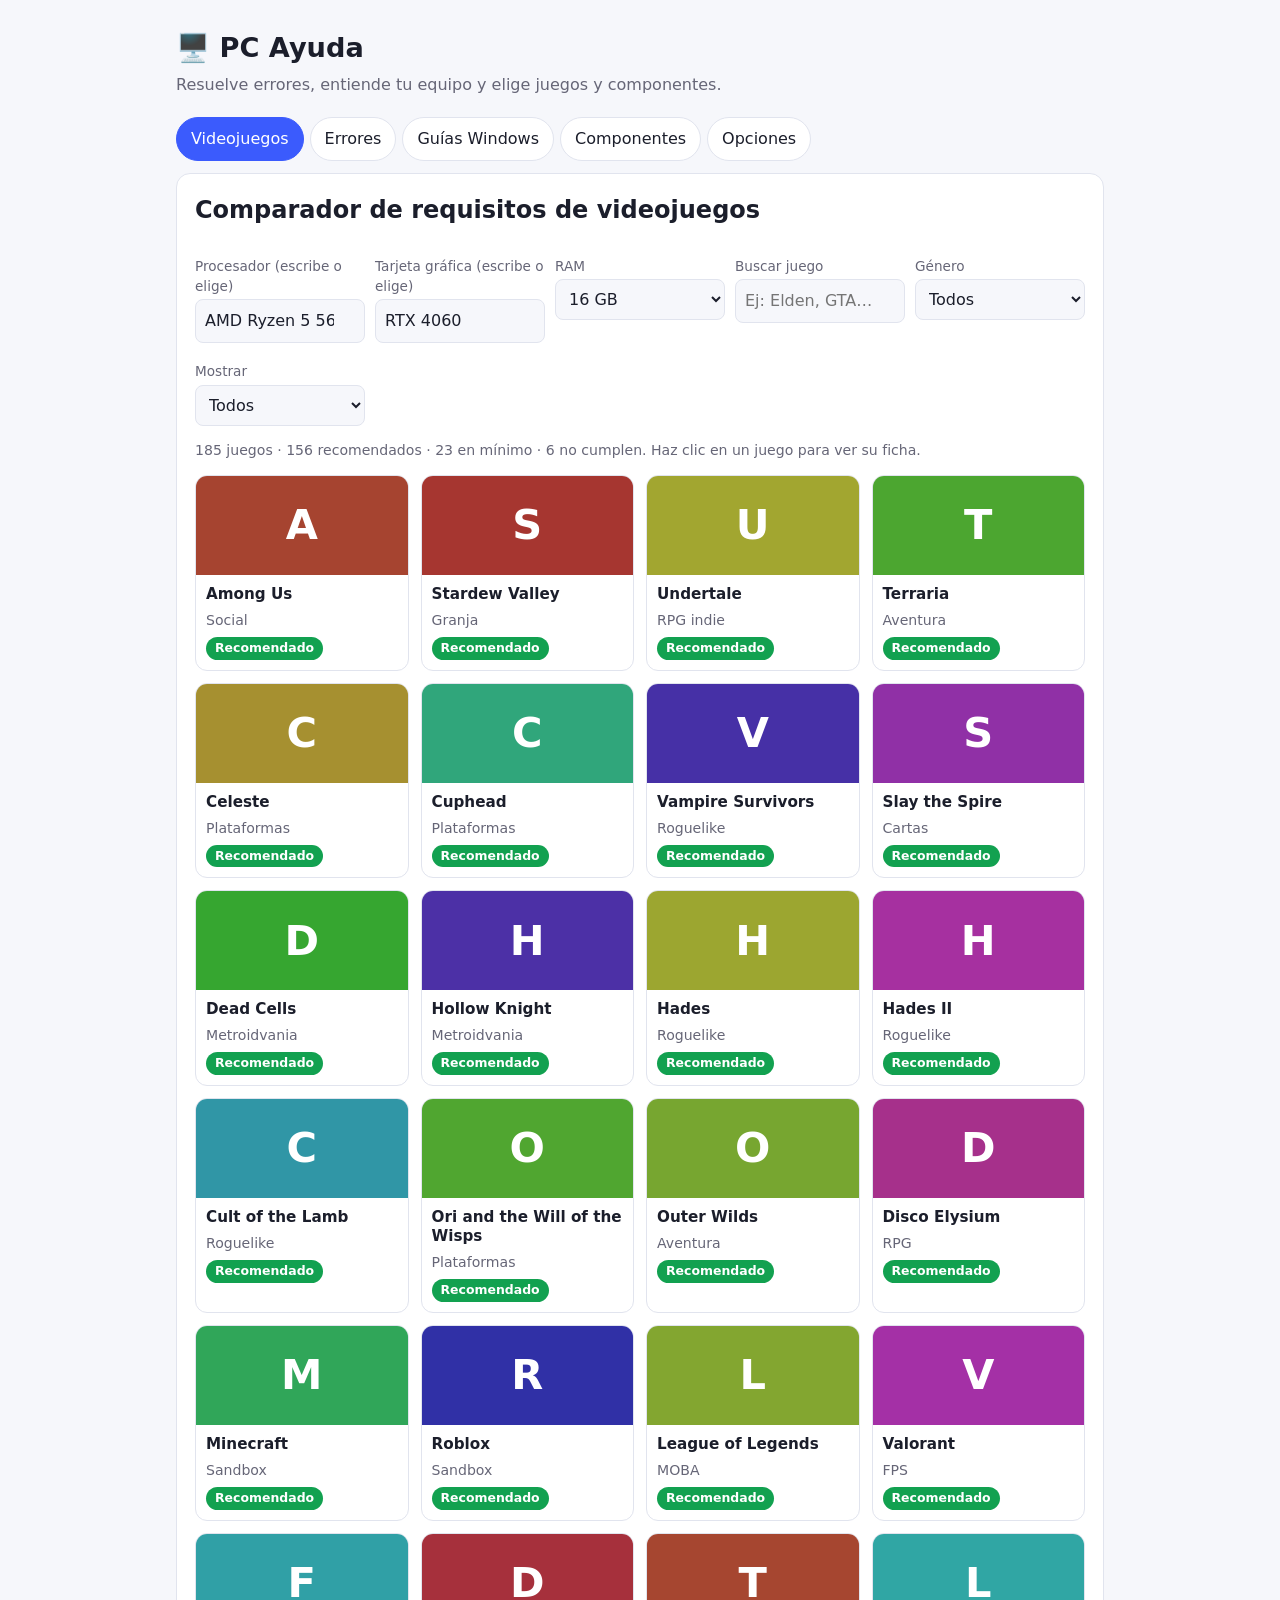
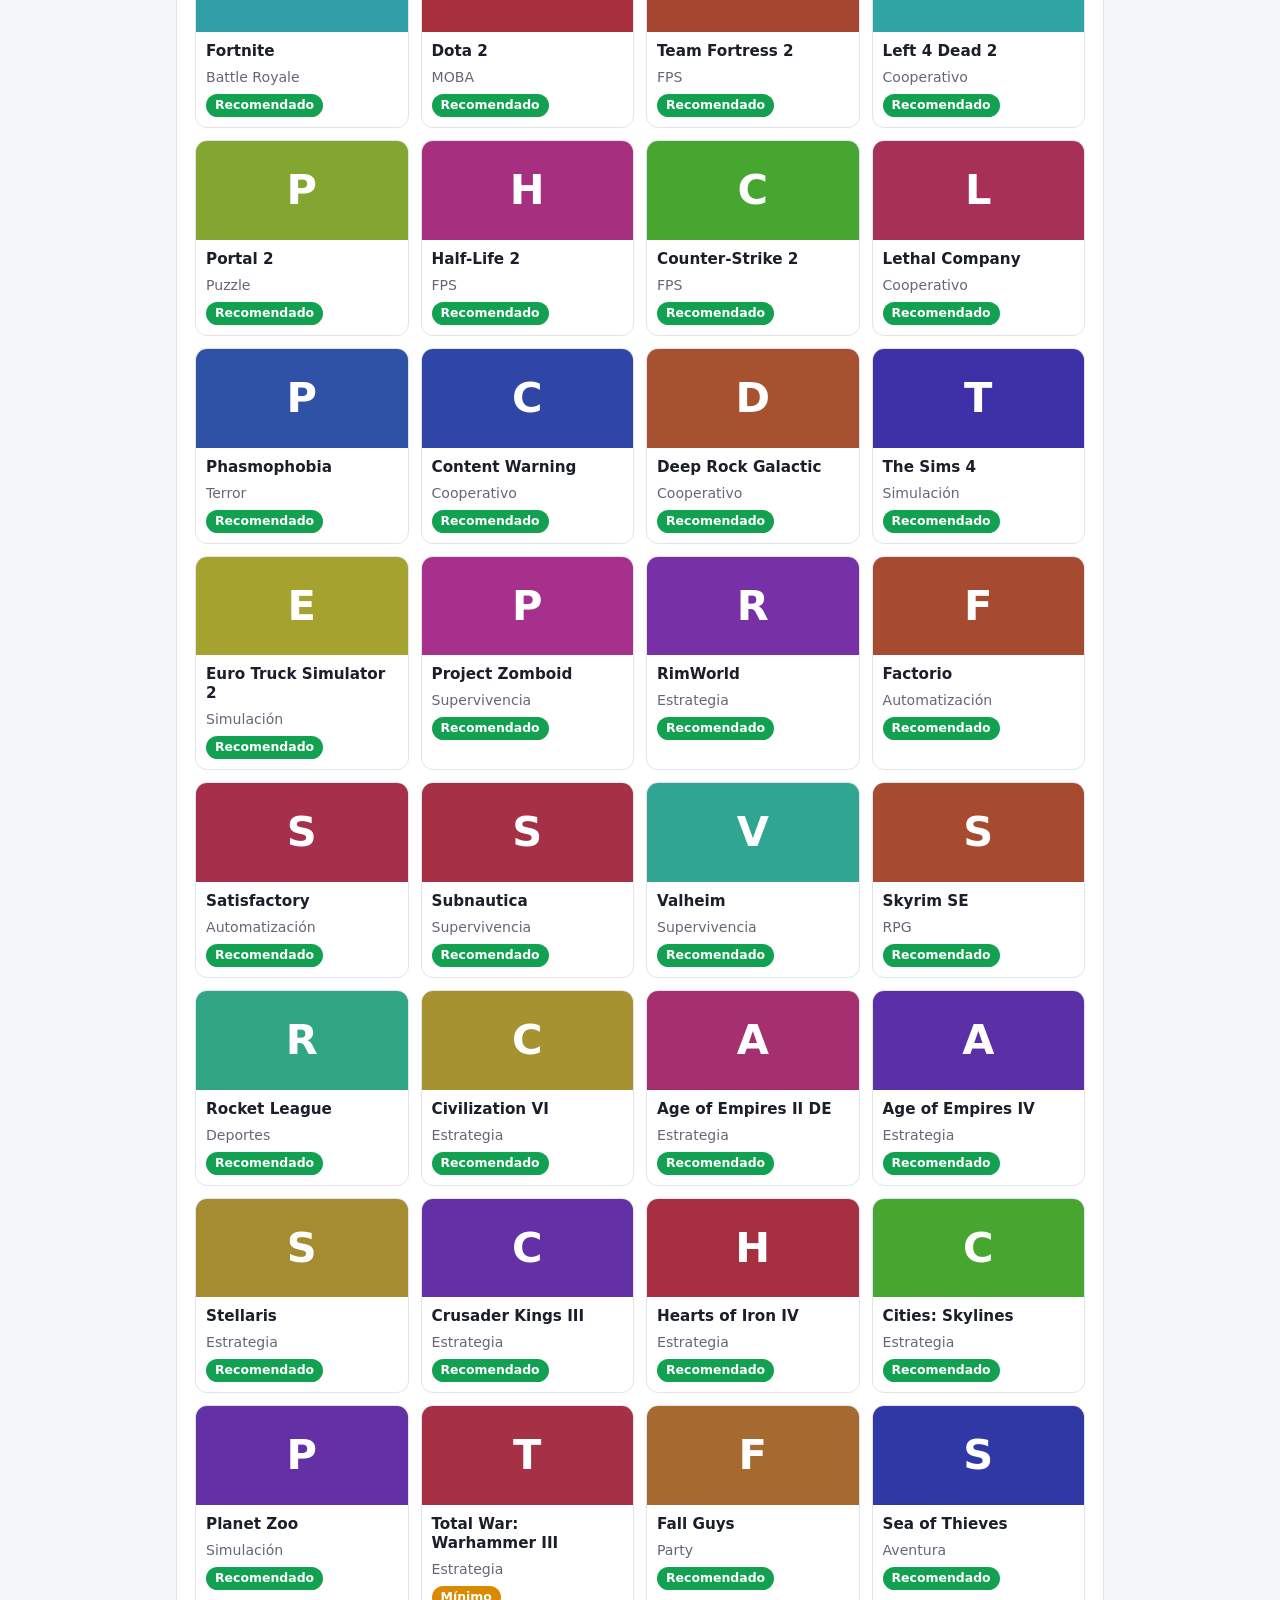
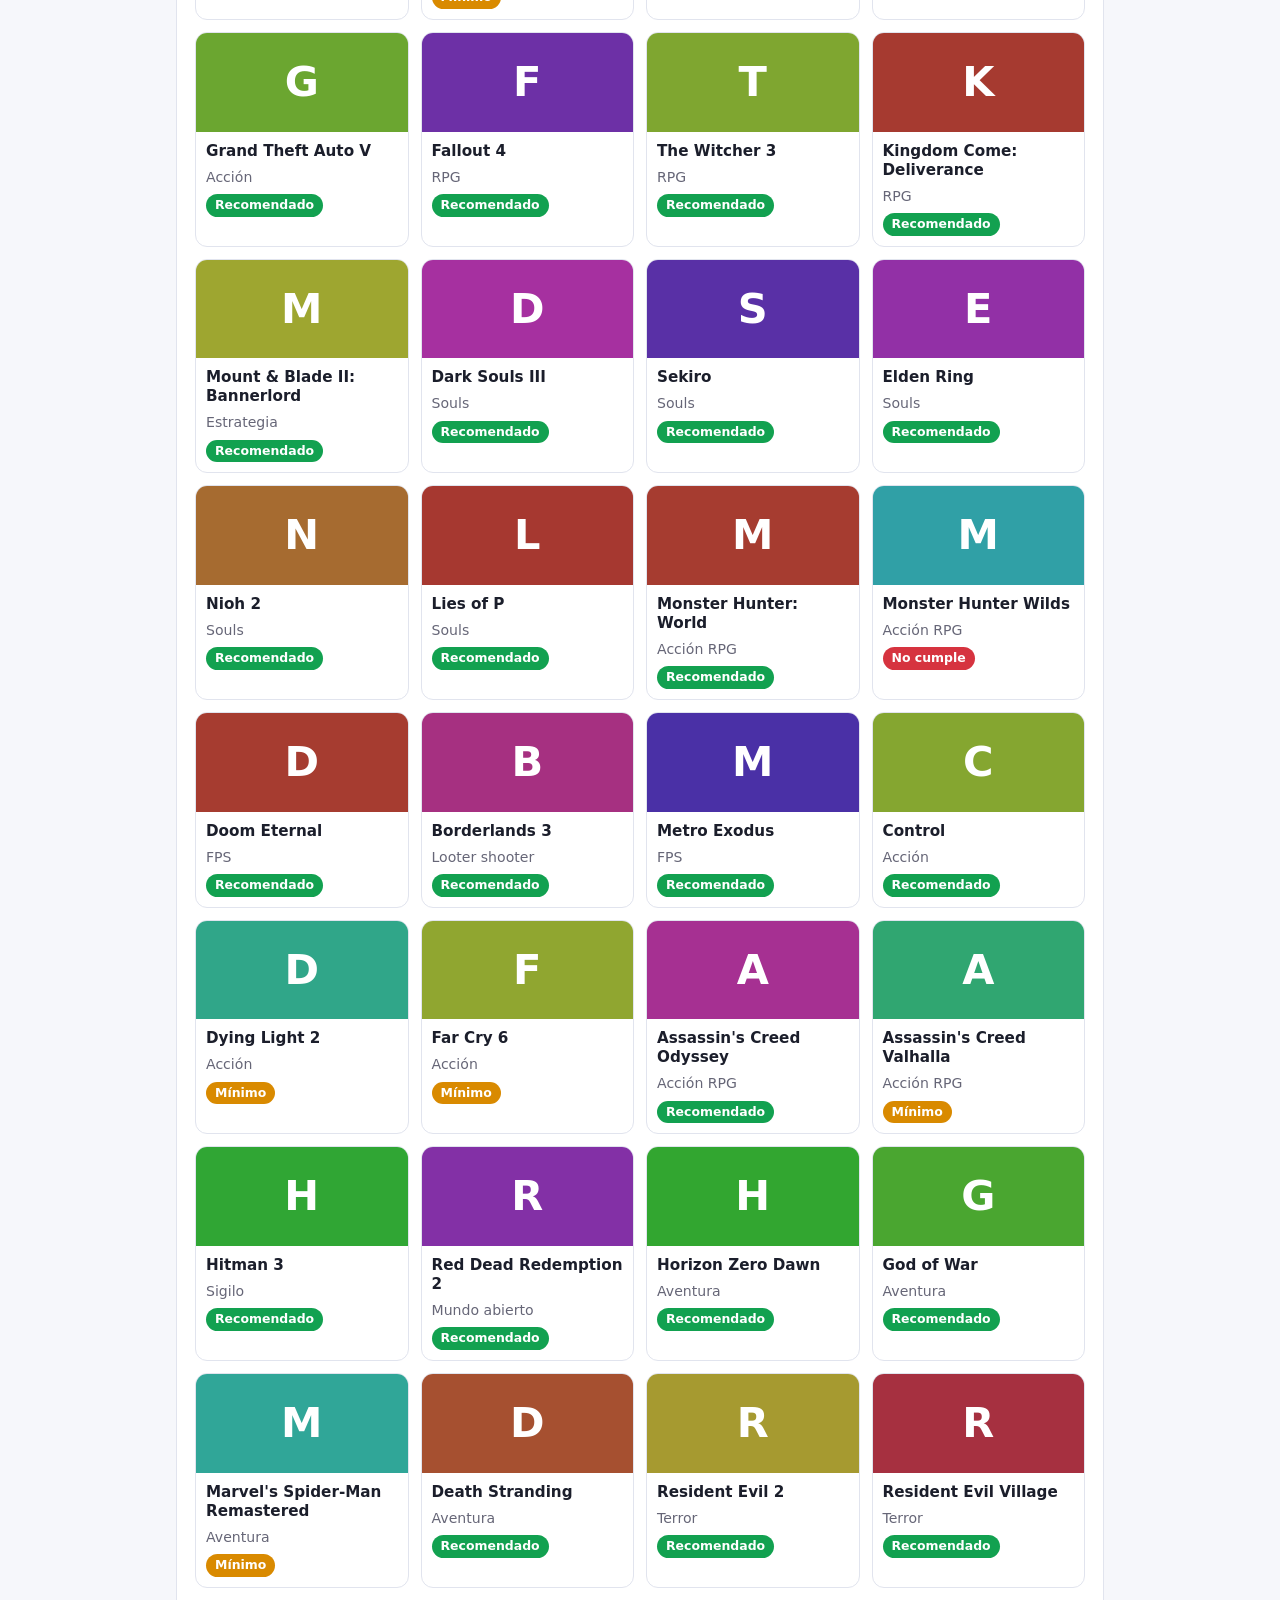
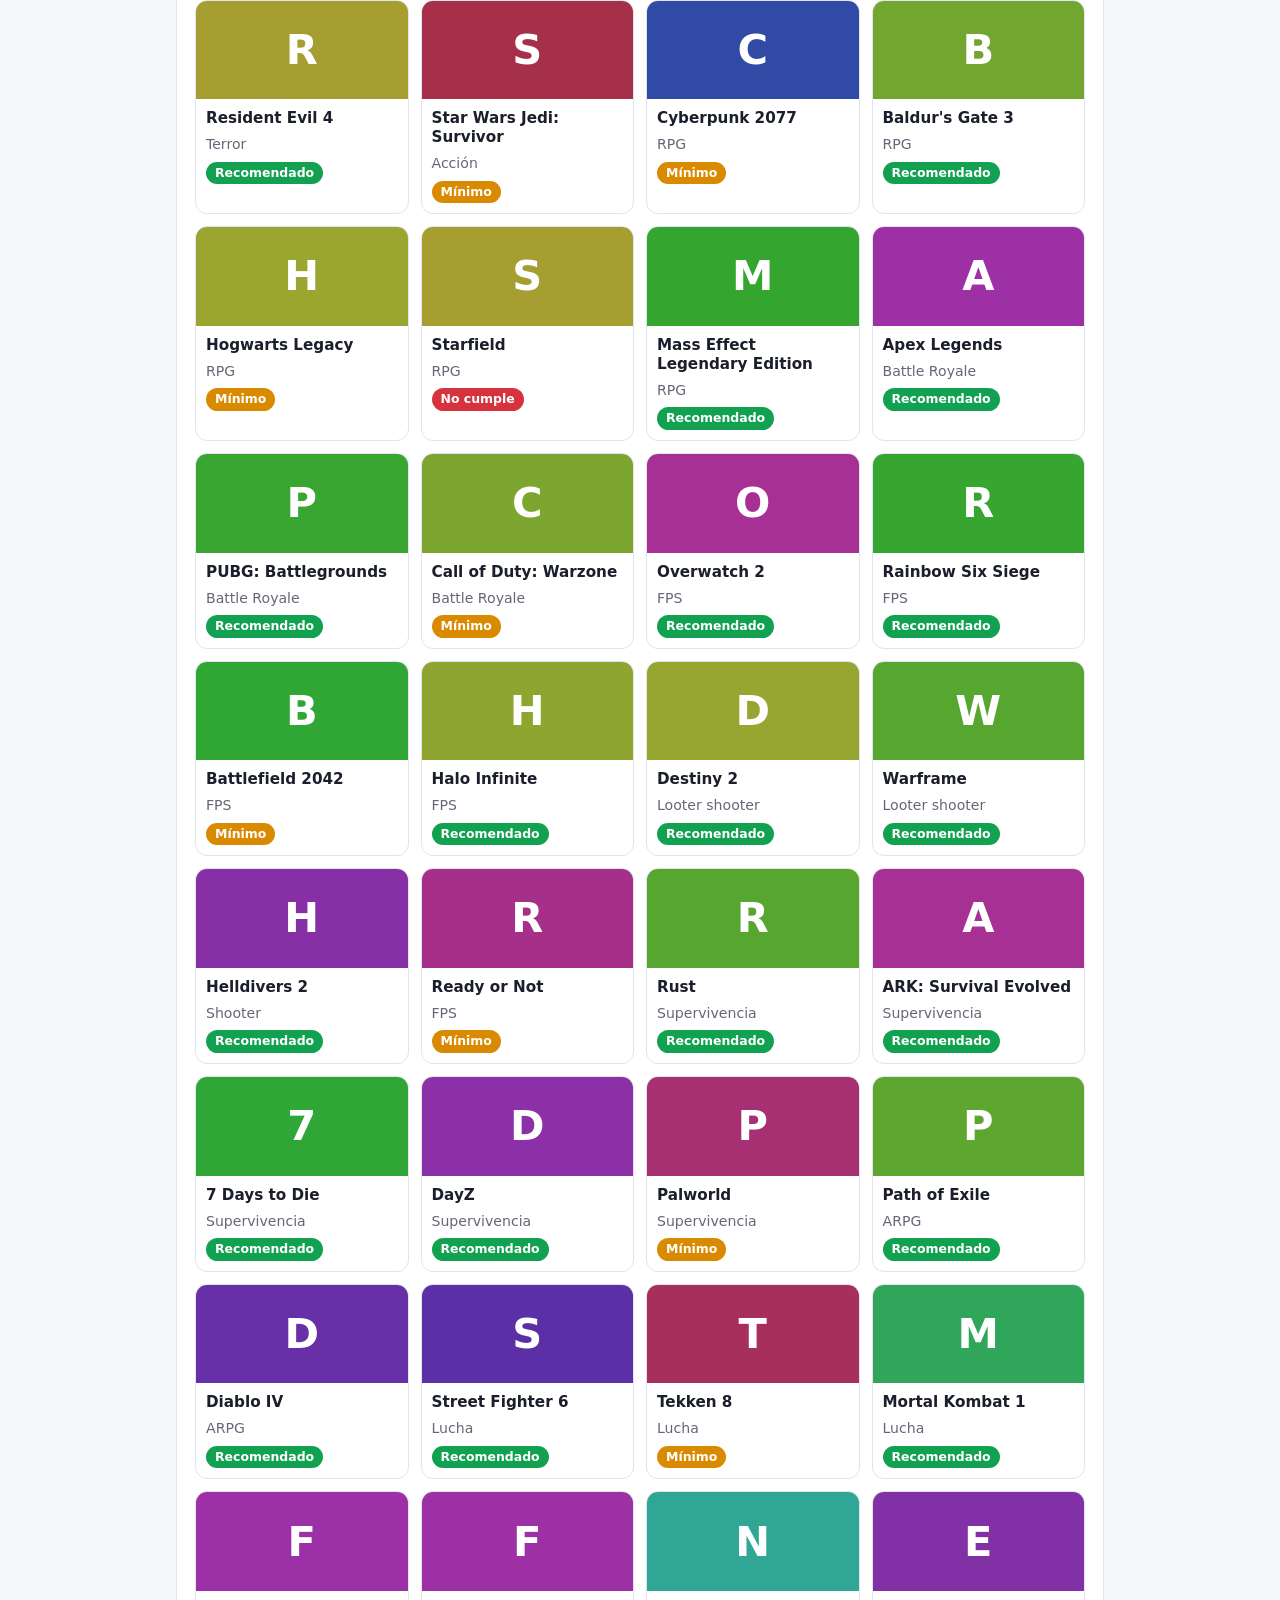
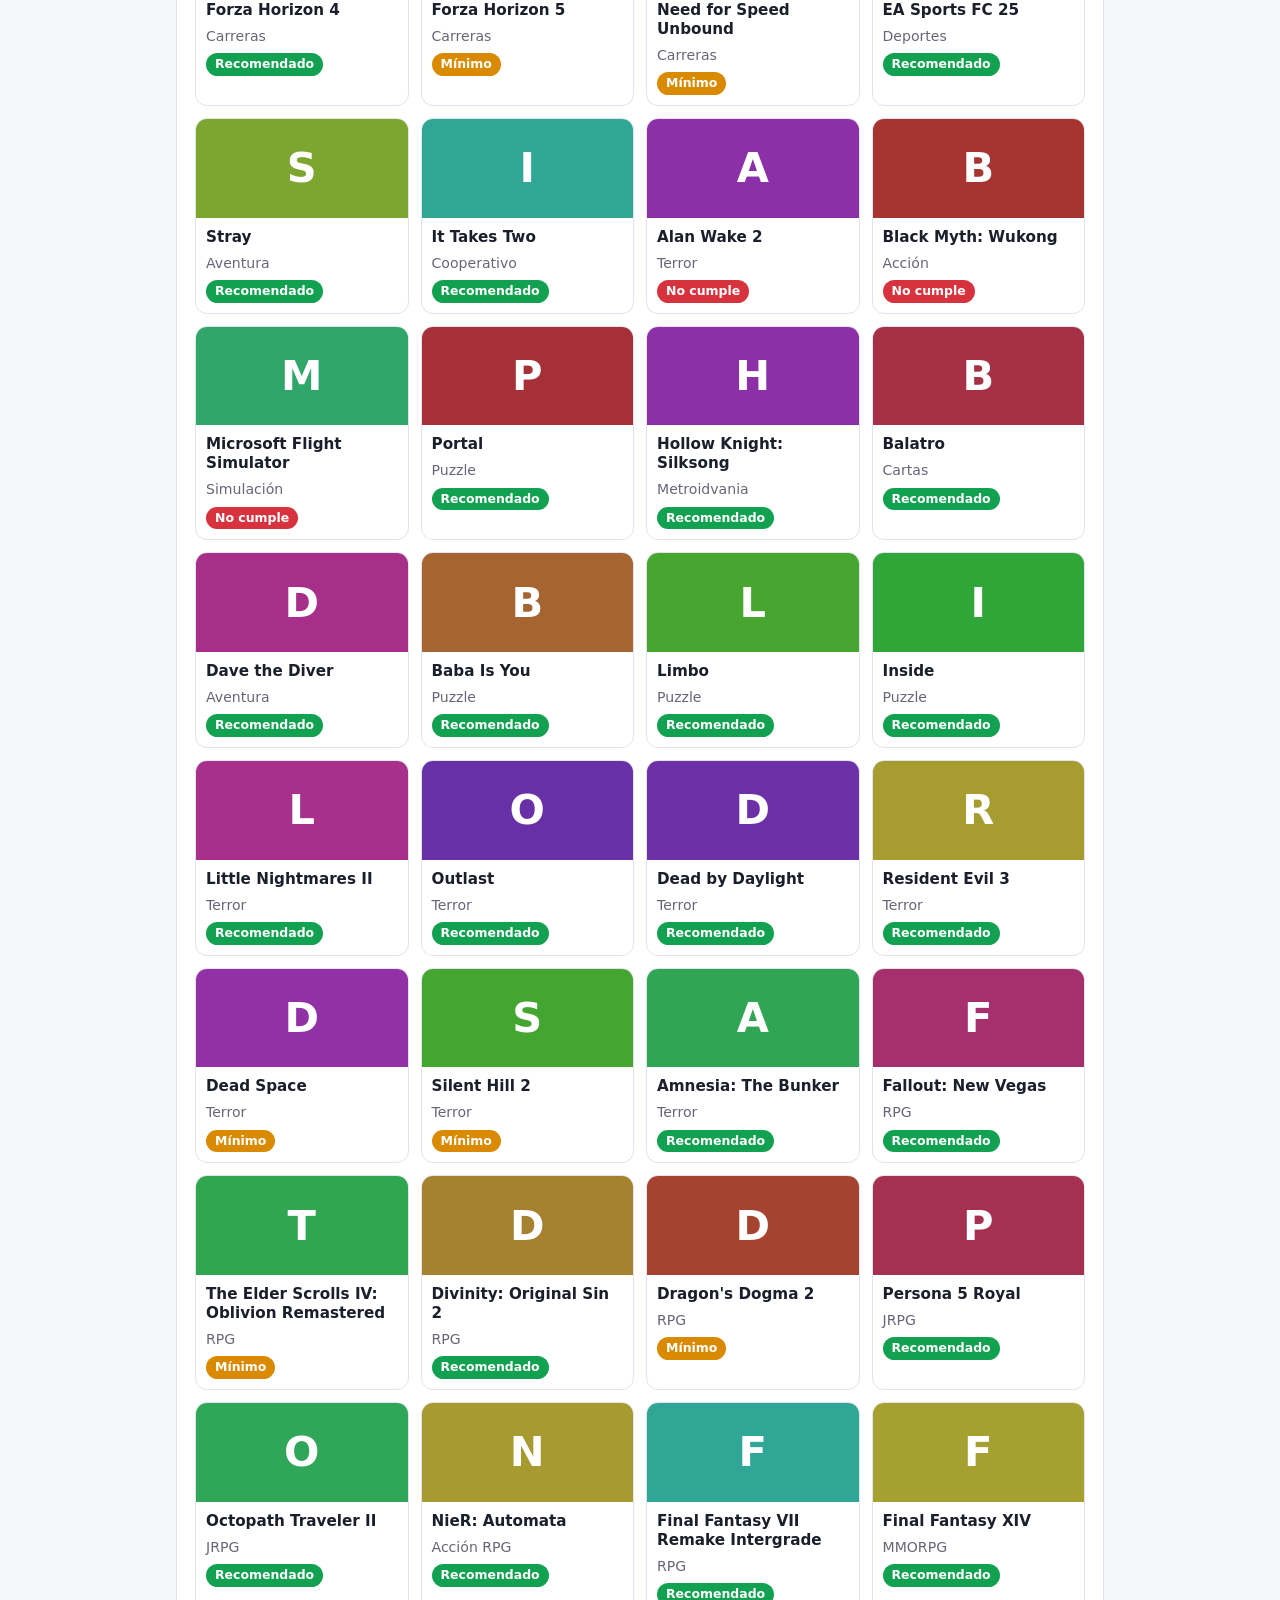
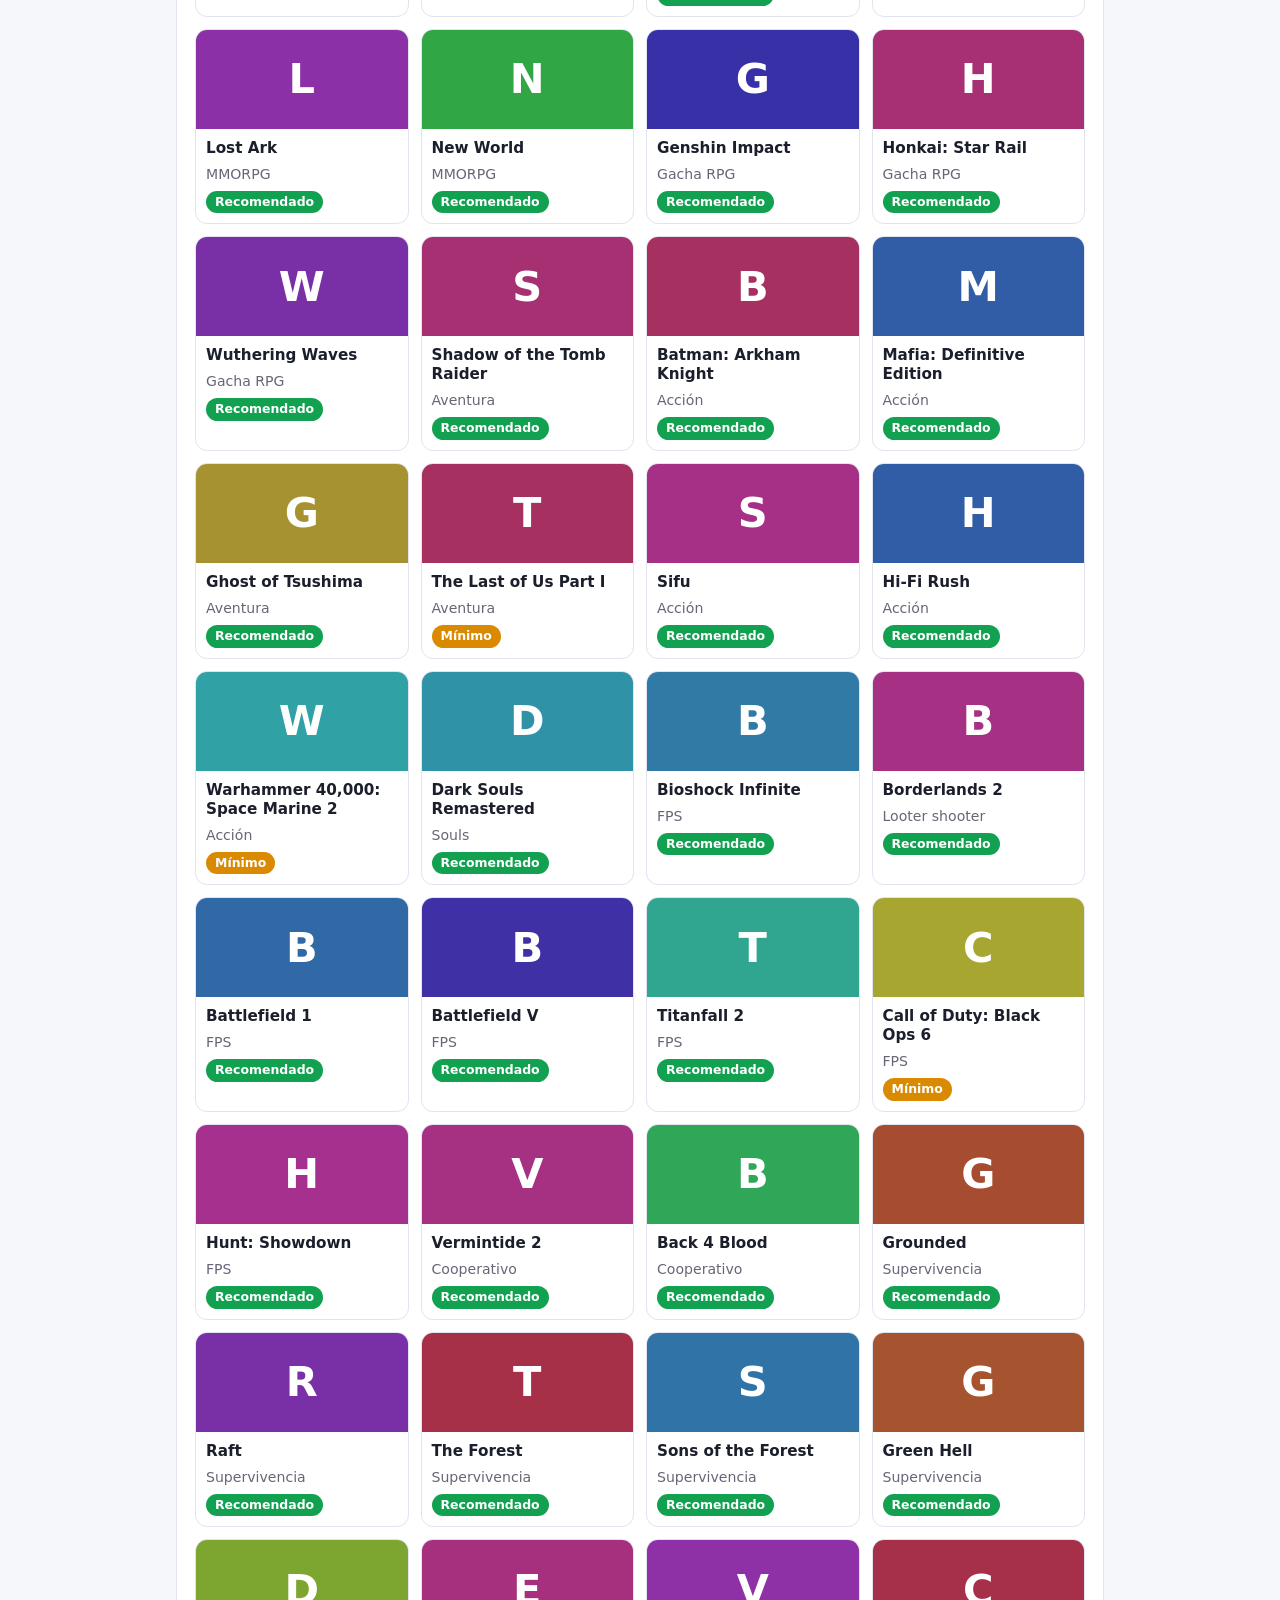
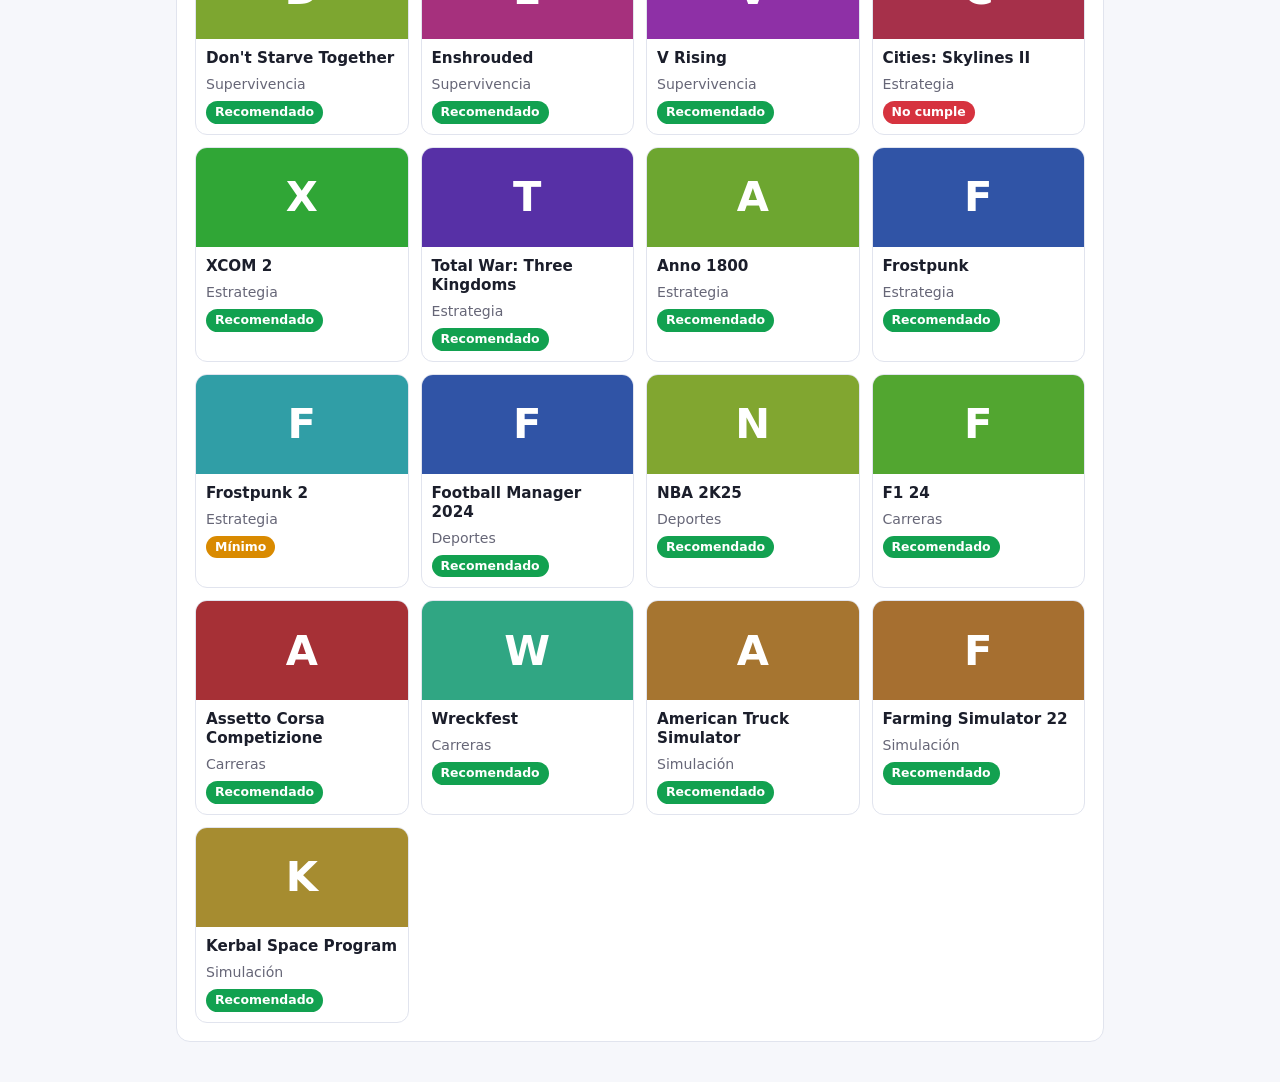
==== webs/fixbit/pc-ayuda/index.html @ f4b68e2b "v1.1 agrega configuracion" ====
<!DOCTYPE html>
<html lang="es"><head><meta charset="utf-8">
<meta name="viewport" content="width=device-width, initial-scale=1, viewport-fit=cover">
<title>PC Ayuda</title>
<link rel="stylesheet" href="styles.css"></head><body>
<header><h1>🖥️ PC Ayuda</h1><p data-i="sub"></p></header>
<nav id="nav"></nav>
<main>
<section id="s0"><h2 data-i="g_h"></h2>
<div class="row">
<div><label data-i="l_cpu"></label><input id="hc" list="dlc" autocomplete="off" data-p="ph_c"></div>
<div><label data-i="l_gpu"></label><input id="hg" list="dlg" autocomplete="off" data-p="ph_g"></div>
<div><label>RAM</label><select id="hr"></select></div>
<div><label data-i="l_q"></label><input id="q" data-p="ph_q"></div>
<div><label data-i="l_gn"></label><select id="gn"></select></div>
<div><label data-i="l_f"></label><select id="f"><option value="" data-i="all"></option><option value="ok" data-i="ok"></option><option value="wa" data-i="wa"></option><option value="no" data-i="no"></option></select></div></div>
<p id="sum" class="mu"></p><div id="gt" class="cards"></div></section>

<section id="s1"><h2 data-i="e_h"></h2><input id="eq" data-p="e_ph"><div id="er"></div></section>

<section id="s2"><h2 data-i="gd_h"></h2><label data-i="g_pick"></label><select id="gs"></select>
<div class="bar"><i id="gp" style="width:0"></i></div><p id="gl" class="mu"></p><ol id="gl2"></ol></section>

<section id="s3"><h2 data-i="c_h"></h2>
<div class="row"><div><label data-i="c_t"></label><select id="ct"><option value="c" data-i="cpus"></option><option value="g" data-i="gpus"></option></select></div>
<div><label data-i="c_a"></label><input id="ca" list="dlx" autocomplete="off" data-p="ph_c"></div><div><label data-i="c_b"></label><input id="cb" list="dlx" autocomplete="off" data-p="ph_c"></div></div>
<div id="cr" style="margin-top:14px"></div><p class="mu" data-i="c_note"></p></section>

<section id="s4"><h2 data-i="opt"></h2>
<div class="row">
<div><label data-i="o_th"></label><select id="o_th"><option value="auto" data-i="th_a"></option><option value="light" data-i="th_l"></option><option value="dark" data-i="th_d"></option></select></div>
<div><label data-i="o_lg"></label><select id="o_lg"><option value="es">Español</option><option value="en">English</option></select></div>
<div><label data-i="o_fs"></label><select id="o_fs"><option value="14" data-i="fs_s"></option><option value="16" data-i="fs_m"></option><option value="19" data-i="fs_l"></option></select></div>
<div><label data-i="o_vw"></label><select id="o_vw"><option value="grid" data-i="vw_g"></option><option value="list" data-i="vw_l"></option></select></div>
<div><label data-i="o_cv"></label><select id="o_cv"><option value="1" data-i="on"></option><option value="0" data-i="off"></option></select></div></div>
<label data-i="o_ac"></label><div id="sw" class="sw"></div>
<p><button id="rs" class="btn" data-i="reset"></button></p><p class="mu" data-i="o_note"></p></section>
</main>
<datalist id="dlc"></datalist><datalist id="dlg"></datalist><datalist id="dlx"></datalist>
<div class="md" id="md" hidden></div>
<script src="data.js"></script>
<script src="ui.js"></script>
<script src="app.js"></script>
</body></html>
---- webs/fixbit/pc-ayuda/styles.css ----
:root{box-sizing:border-box;padding-top:env(safe-area-inset-top,0px);padding-bottom:env(safe-area-inset-bottom,0px);--bg:#f6f7fb;--card:#fff;--tx:#1b1e2b;--mu:#667;--ac:#3b5bfd;--bd:#e1e4ee;--ok:#12a150;--wa:#d98a00;--no:#d6333f}
@media(prefers-color-scheme:dark){:root:not([data-theme="light"]){--bg:#10121a;--card:#1a1d2a;--tx:#e8eaf3;--mu:#99a;--ac:#7c93ff;--bd:#2a2e40;--ok:#3ecf7b;--wa:#f2b035;--no:#ff6b76}}
:root[data-theme="dark"]{--bg:#10121a;--card:#1a1d2a;--tx:#e8eaf3;--mu:#99a;--ac:#7c93ff;--bd:#2a2e40;--ok:#3ecf7b;--wa:#f2b035;--no:#ff6b76}
html{scroll-padding-top:env(safe-area-inset-top,0px)}
*{box-sizing:border-box}body{margin:0;background:var(--bg);color:var(--tx);font:16px/1.5 system-ui,-apple-system,Segoe UI,sans-serif}
header{padding:28px 16px 8px;max-width:960px;margin:auto}h1{margin:0;font-size:1.7rem}header p{color:var(--mu);margin:4px 0 0}
nav{display:flex;gap:6px;overflow-x:auto;max-width:960px;margin:12px auto;padding:0 16px}
nav button{white-space:nowrap;border:1px solid var(--bd);background:var(--card);color:var(--tx);padding:9px 14px;border-radius:99px;cursor:pointer;font:inherit}
nav button.on{background:var(--ac);color:#fff;border-color:var(--ac)}
main{max-width:960px;margin:auto;padding:0 16px 40px}section{display:none;background:var(--card);border:1px solid var(--bd);border-radius:14px;padding:18px}section.on{display:block}
h2{margin-top:0}label{display:block;font-size:.85rem;color:var(--mu);margin:8px 0 3px}
input,select{width:100%;padding:9px;border:1px solid var(--bd);border-radius:8px;background:var(--bg);color:var(--tx);font:inherit}
.row{display:grid;grid-template-columns:repeat(auto-fit,minmax(150px,1fr));gap:10px}
.tbl{overflow-x:auto}table{border-collapse:collapse;width:100%}td,th{padding:7px 10px;border-bottom:1px solid var(--bd);text-align:left;font-size:.92rem}
.tag{padding:2px 9px;border-radius:99px;font-size:.78rem;font-weight:600;color:#fff;white-space:nowrap}
.ok{background:var(--ok)}.wa{background:var(--wa)}.no{background:var(--no)}
.item{border:1px solid var(--bd);border-radius:10px;padding:12px;margin:10px 0}.item h3{margin:0 0 4px;font-size:1rem}.mu{color:var(--mu);font-size:.88rem}
.bar{height:14px;background:var(--bd);border-radius:7px;overflow:hidden;margin:4px 0 12px}.bar i{display:block;height:100%;background:var(--ac)}
ol{padding-left:0;list-style:none}li.st{display:flex;gap:10px;align-items:flex-start;padding:8px 0;border-bottom:1px solid var(--bd)}li.st input{width:auto;margin-top:5px}
code{background:var(--bg);padding:1px 6px;border-radius:5px}
.big{font-size:1.3rem;font-weight:700}
.cards{display:grid;grid-template-columns:repeat(auto-fill,minmax(210px,1fr));gap:12px}
.fc{perspective:900px;height:235px;cursor:pointer;outline:none}.fc:focus-visible .face{border-color:var(--ac)}
.in{position:relative;width:100%;height:100%;transition:transform .5s;transform-style:preserve-3d}.fc.flip .in{transform:rotateY(180deg)}
.face{position:absolute;inset:0;backface-visibility:hidden;-webkit-backface-visibility:hidden;background:var(--card);border:1px solid var(--bd);border-radius:12px;overflow:hidden}
.back{transform:rotateY(180deg);padding:12px;overflow:auto}.back table td,.back table th{font-size:.78rem;padding:4px 5px}
.cv{aspect-ratio:460/215;position:relative;display:grid;place-items:center;background:hsl(var(--h) 55% 42%)}
.cv span{font-size:2.6rem;font-weight:700;color:#fff}.cv img{position:absolute;inset:0;width:100%;height:100%;object-fit:cover}
.cap{padding:10px;display:flex;flex-direction:column;gap:6px;align-items:flex-start}.cap b{font-size:.95rem;line-height:1.25}
@media(hover:hover){.fc:hover .in{transform:rotateY(180deg)}}
.md{position:fixed;inset:0;background:rgba(0,0,0,.65);overflow:auto;padding:max(16px,env(safe-area-inset-top)) 12px;z-index:9;display:flex}.md[hidden]{display:none}
.mb{background:var(--card);border-radius:14px;max-width:640px;width:100%;margin:auto;overflow:hidden;cursor:default}.mc{padding:16px}.mc h3{margin:16px 0 4px}.mc p{margin:4px 0}
.x{float:right;border:1px solid var(--bd);background:var(--bg);color:var(--tx);border-radius:8px;padding:5px 10px;cursor:pointer;font:inherit}
.gc{border:1px solid var(--bd);border-radius:12px;overflow:hidden;cursor:pointer;background:var(--card);outline:none}.gc:hover,.gc:focus-visible{border-color:var(--ac)}
.cards.list{grid-template-columns:1fr}.list .gc{display:flex;align-items:center}.list .cv{width:140px;flex:none}.list .cap{flex-direction:row;flex-wrap:wrap;align-items:center;gap:6px 14px}
.sw{display:flex;gap:8px;margin:6px 0}.sw button{width:30px;height:30px;border-radius:50%;border:3px solid transparent;cursor:pointer}.sw .on{border-color:var(--tx)}
.btn{border:1px solid var(--bd);background:var(--bg);color:var(--tx);border-radius:8px;padding:8px 14px;cursor:pointer;font:inherit}input.bad{border-color:var(--no)}
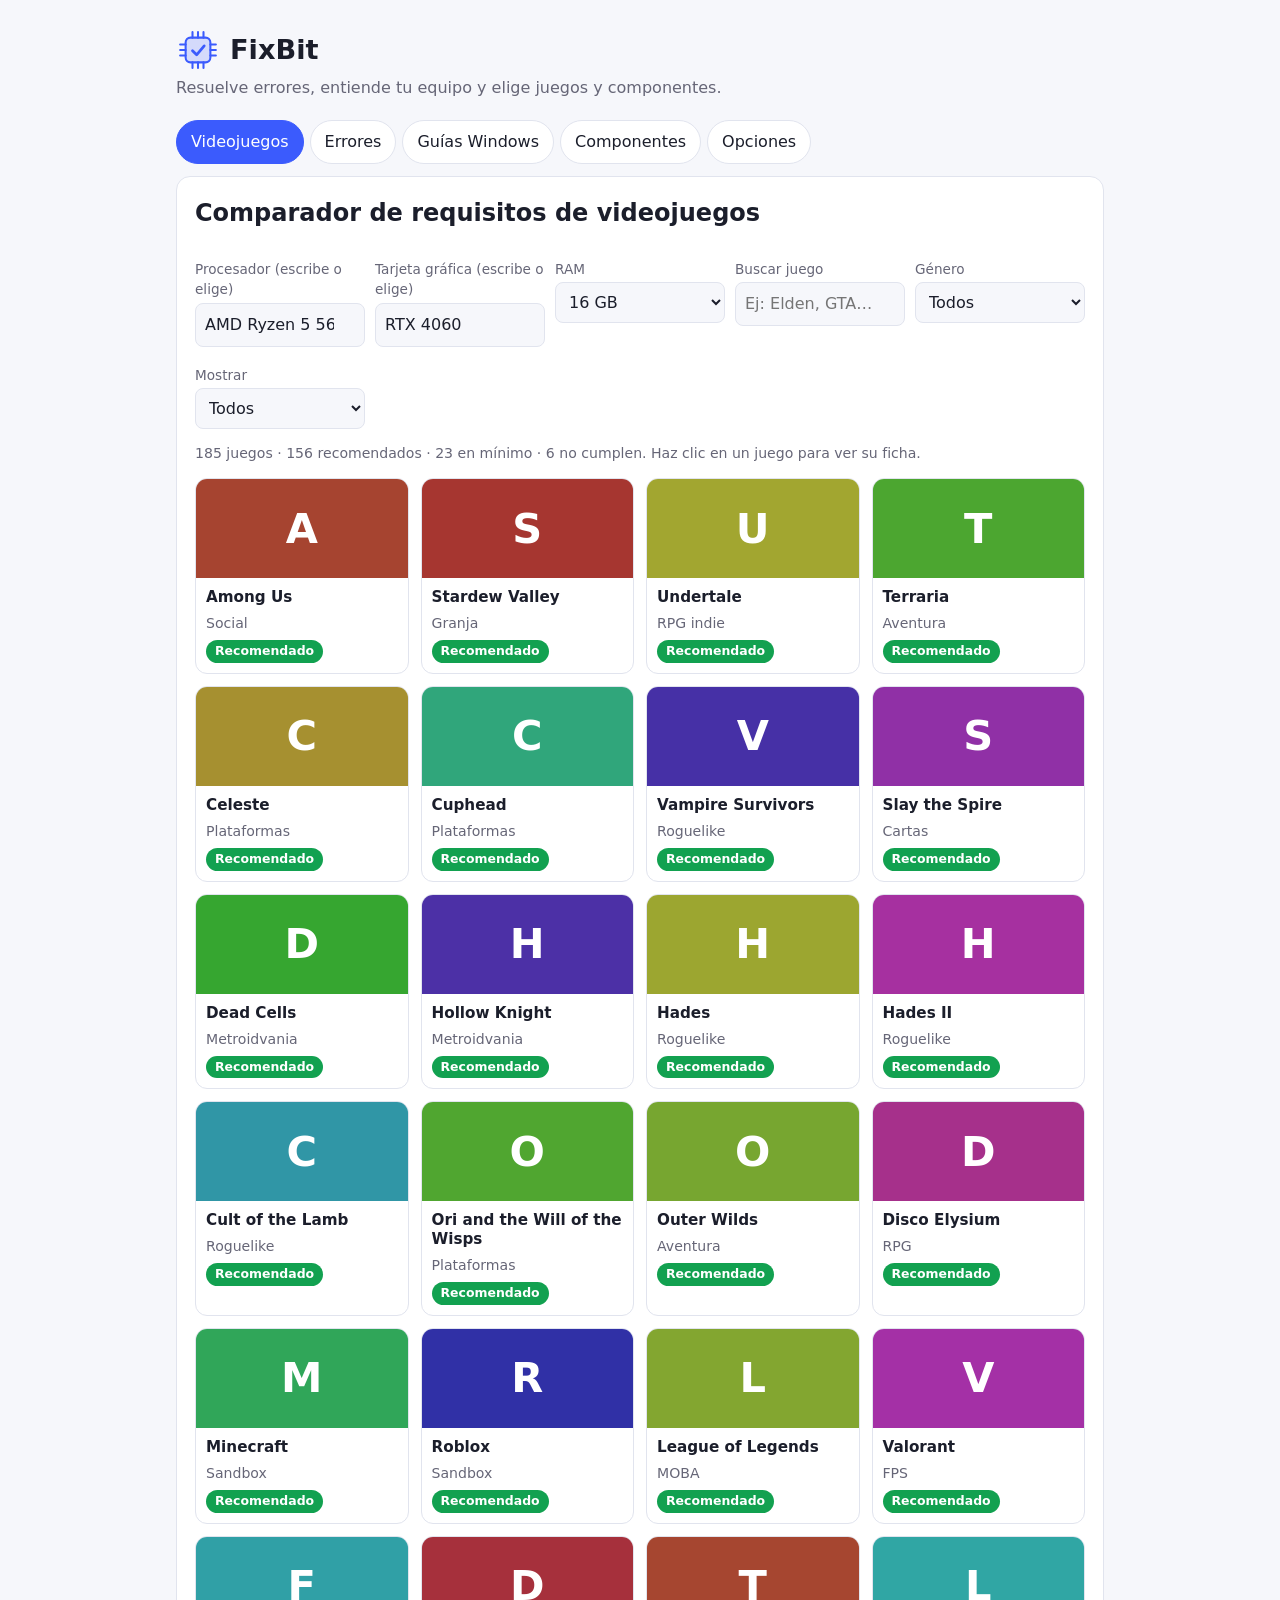
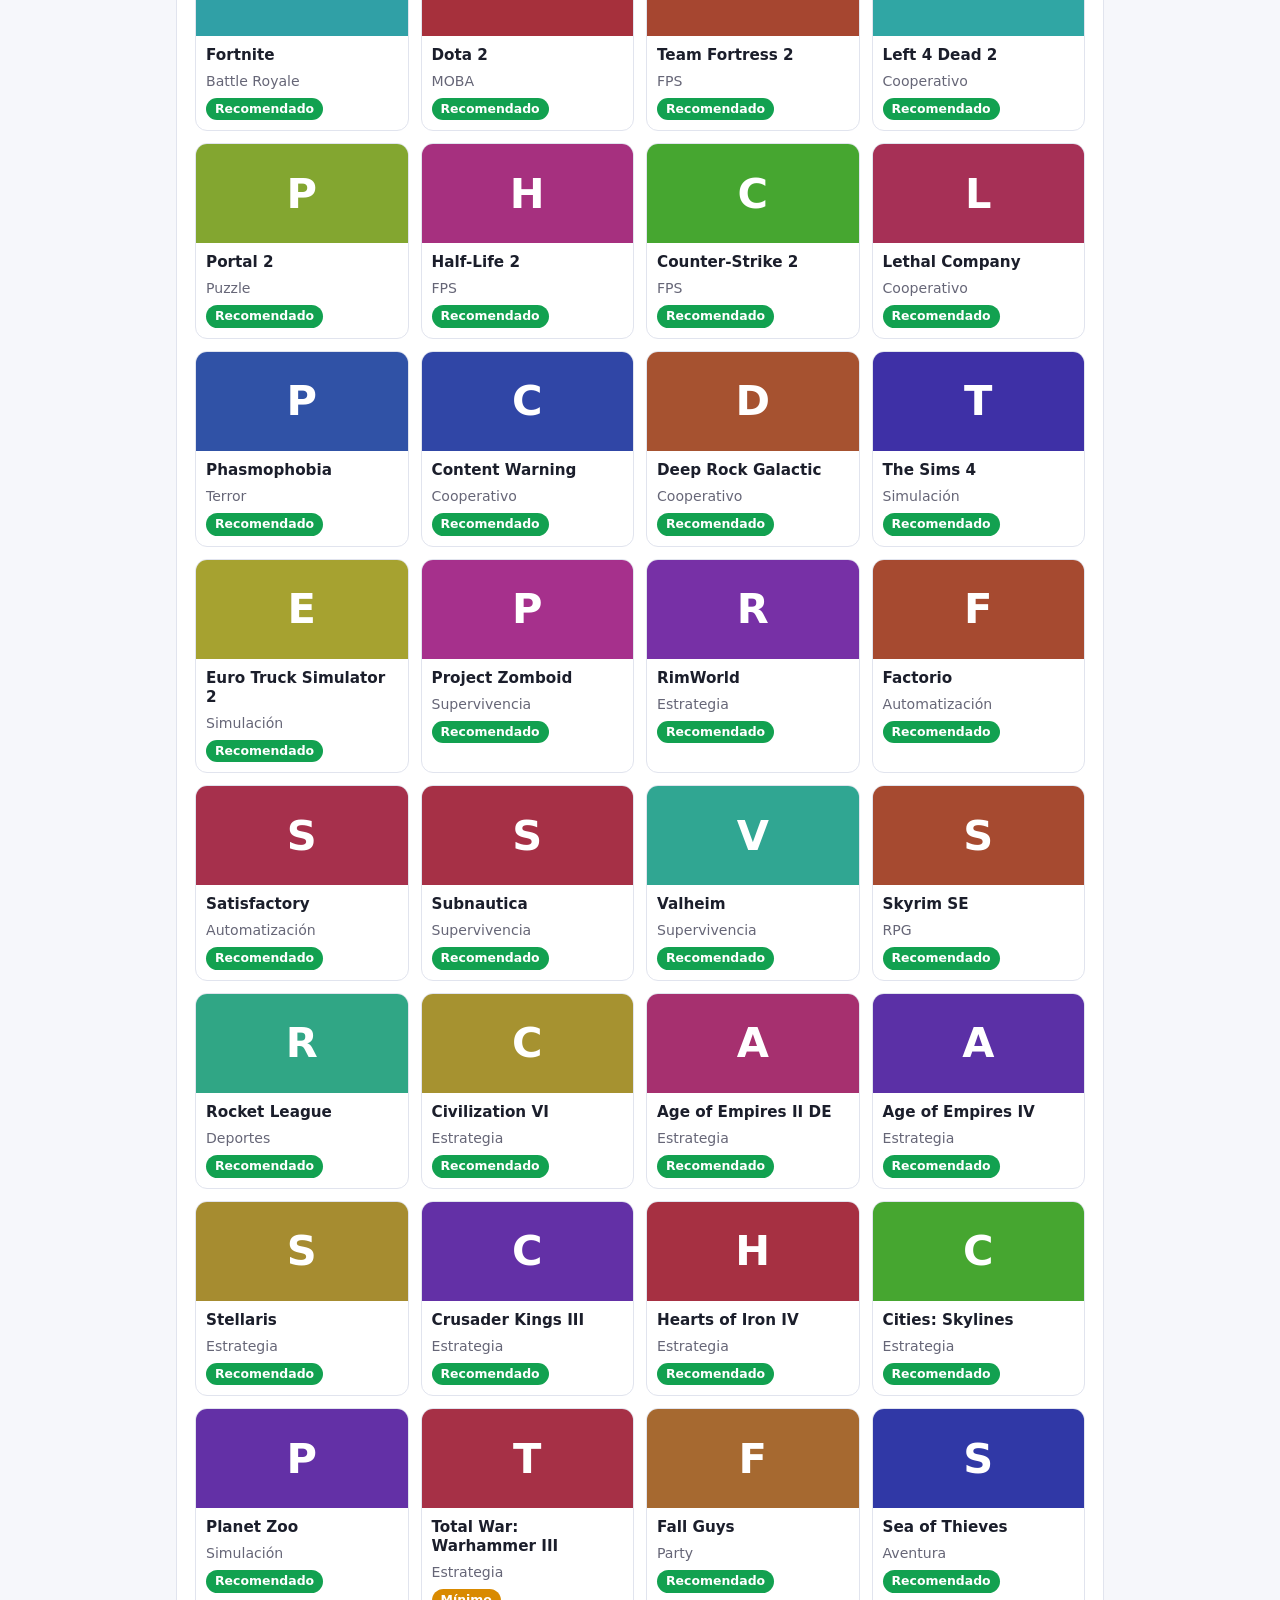
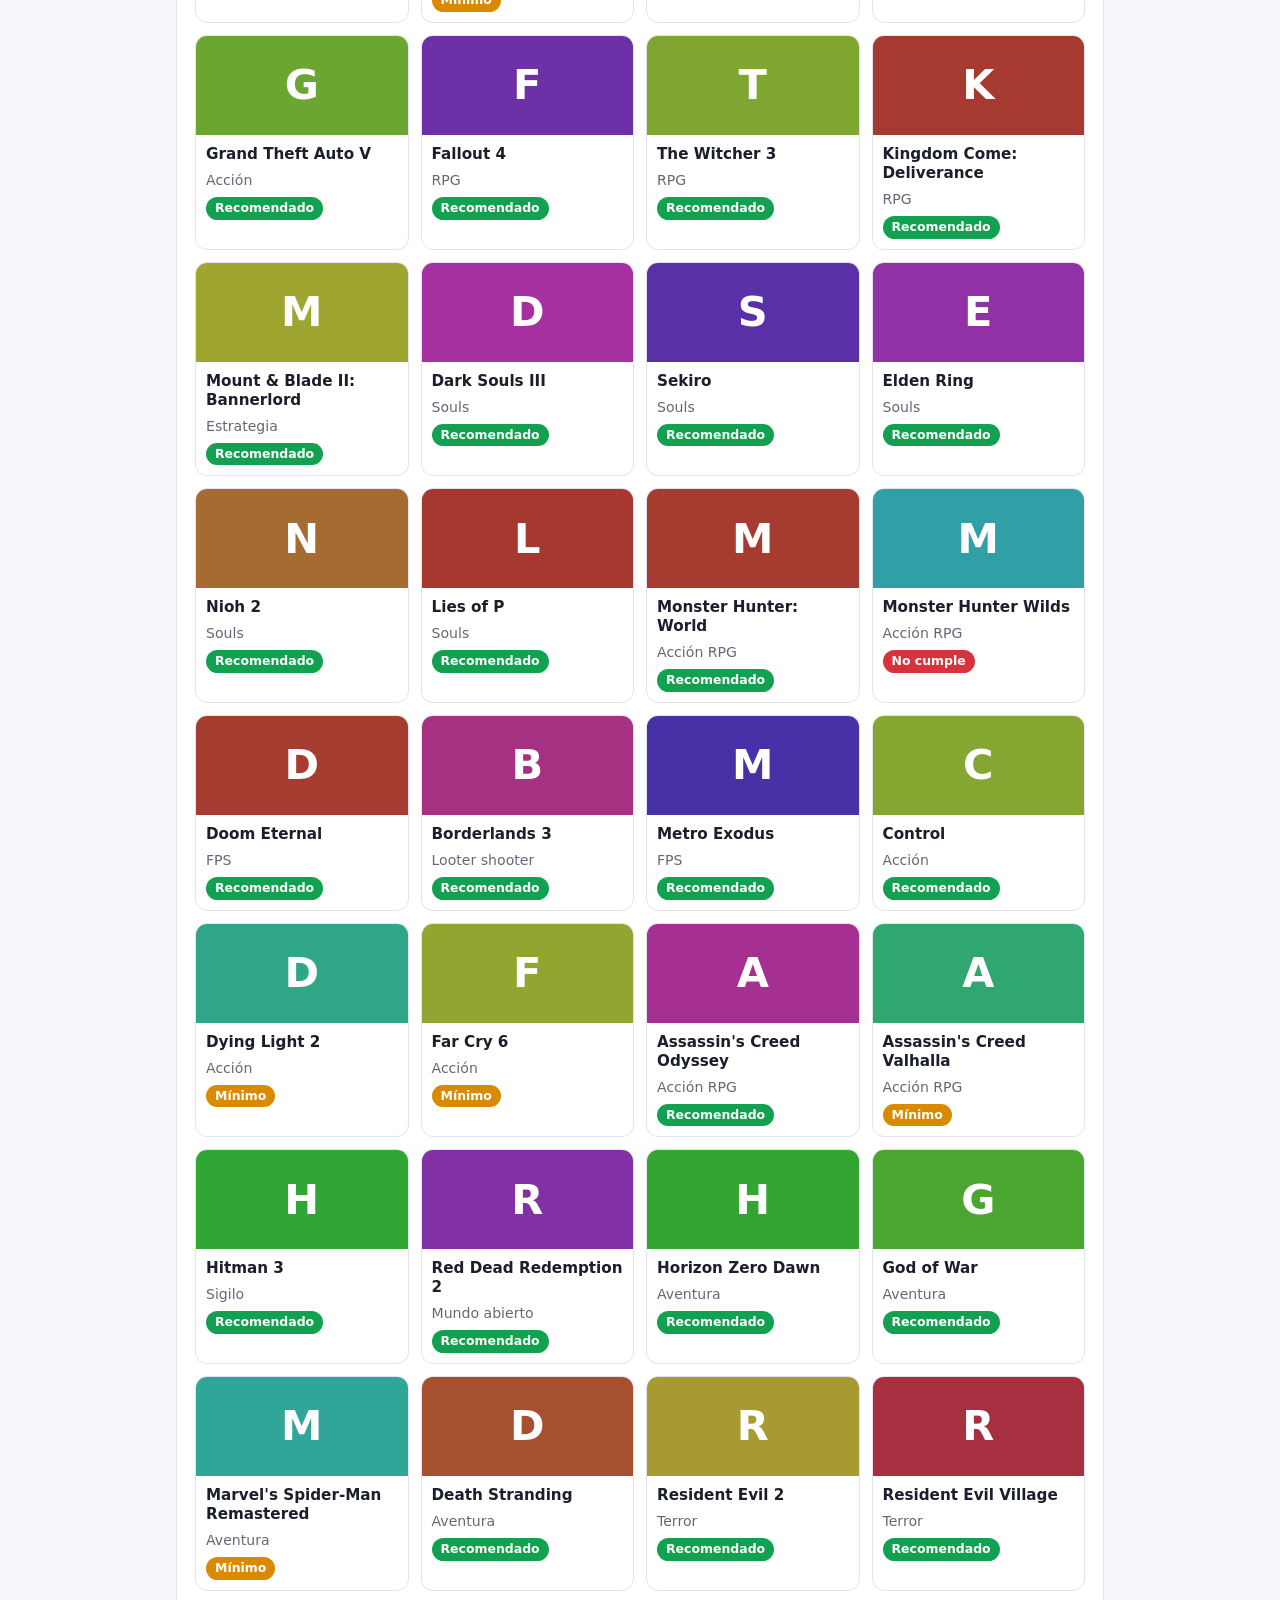
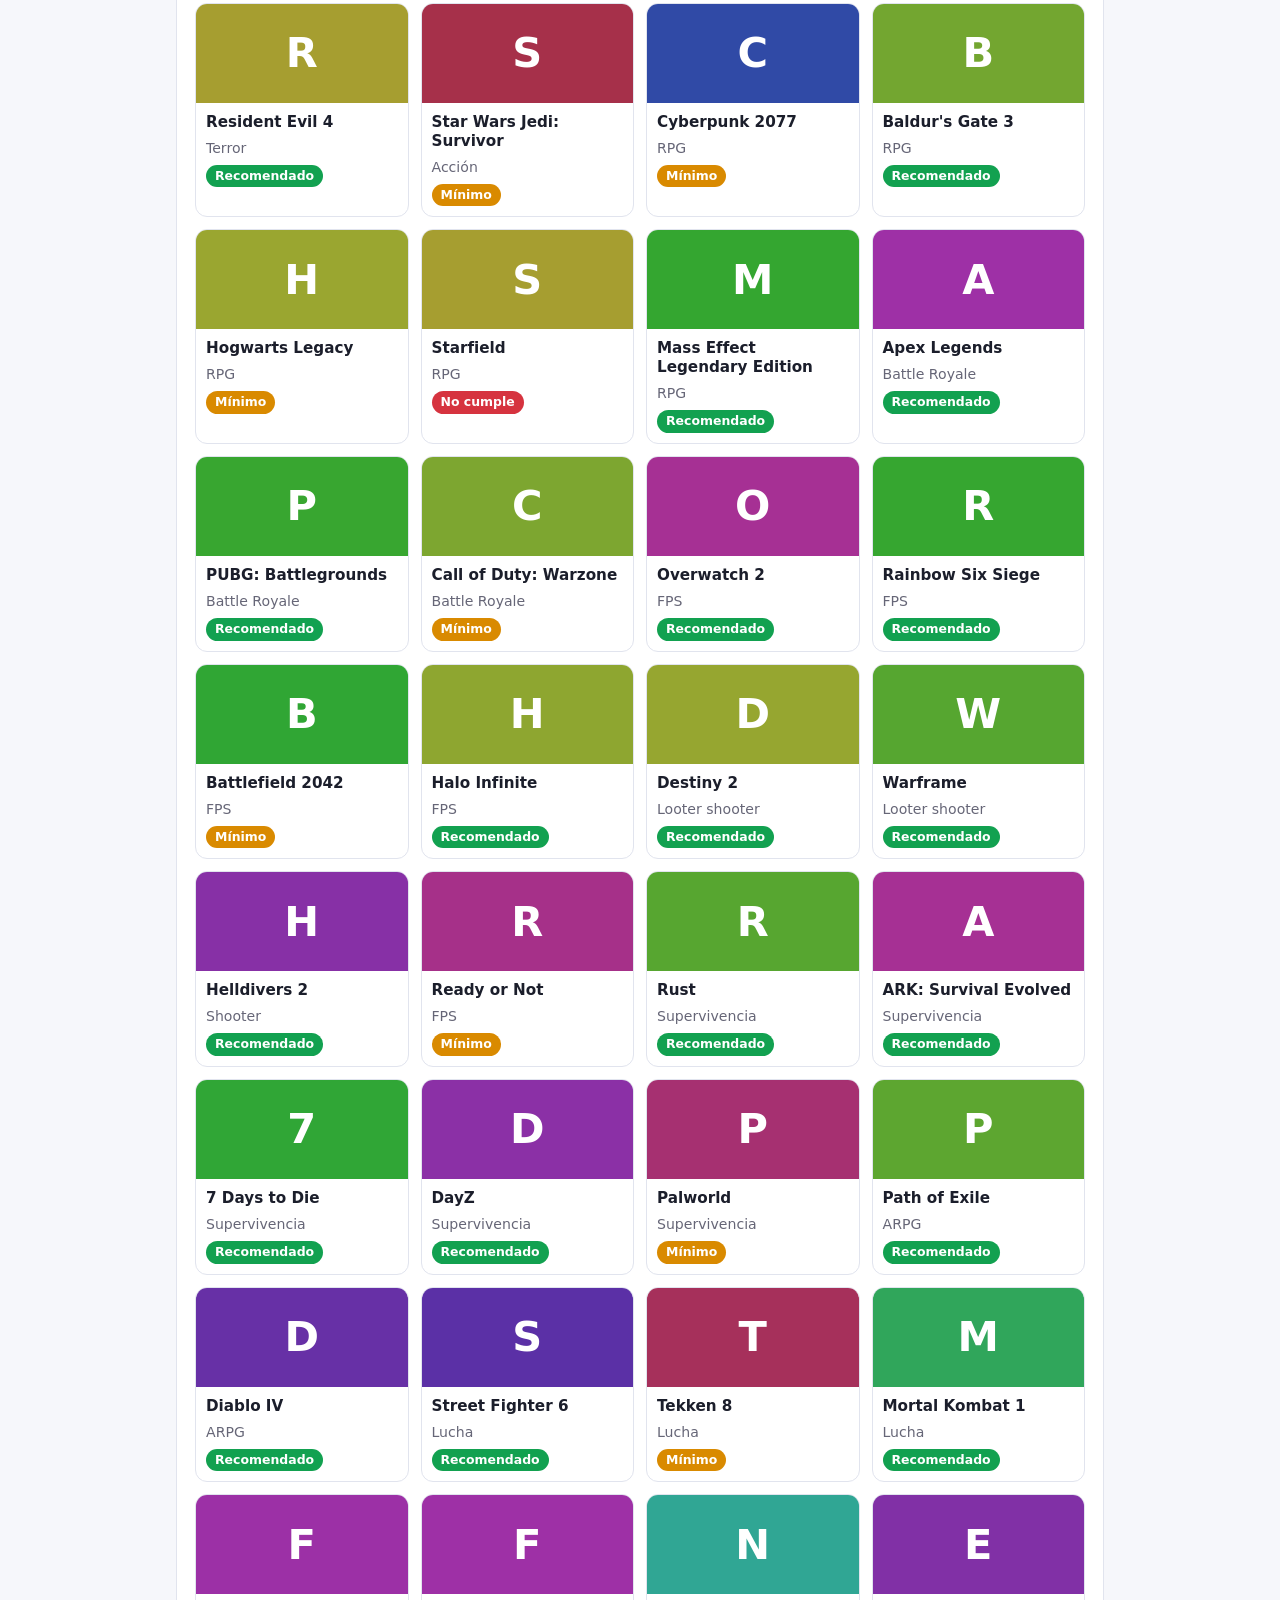
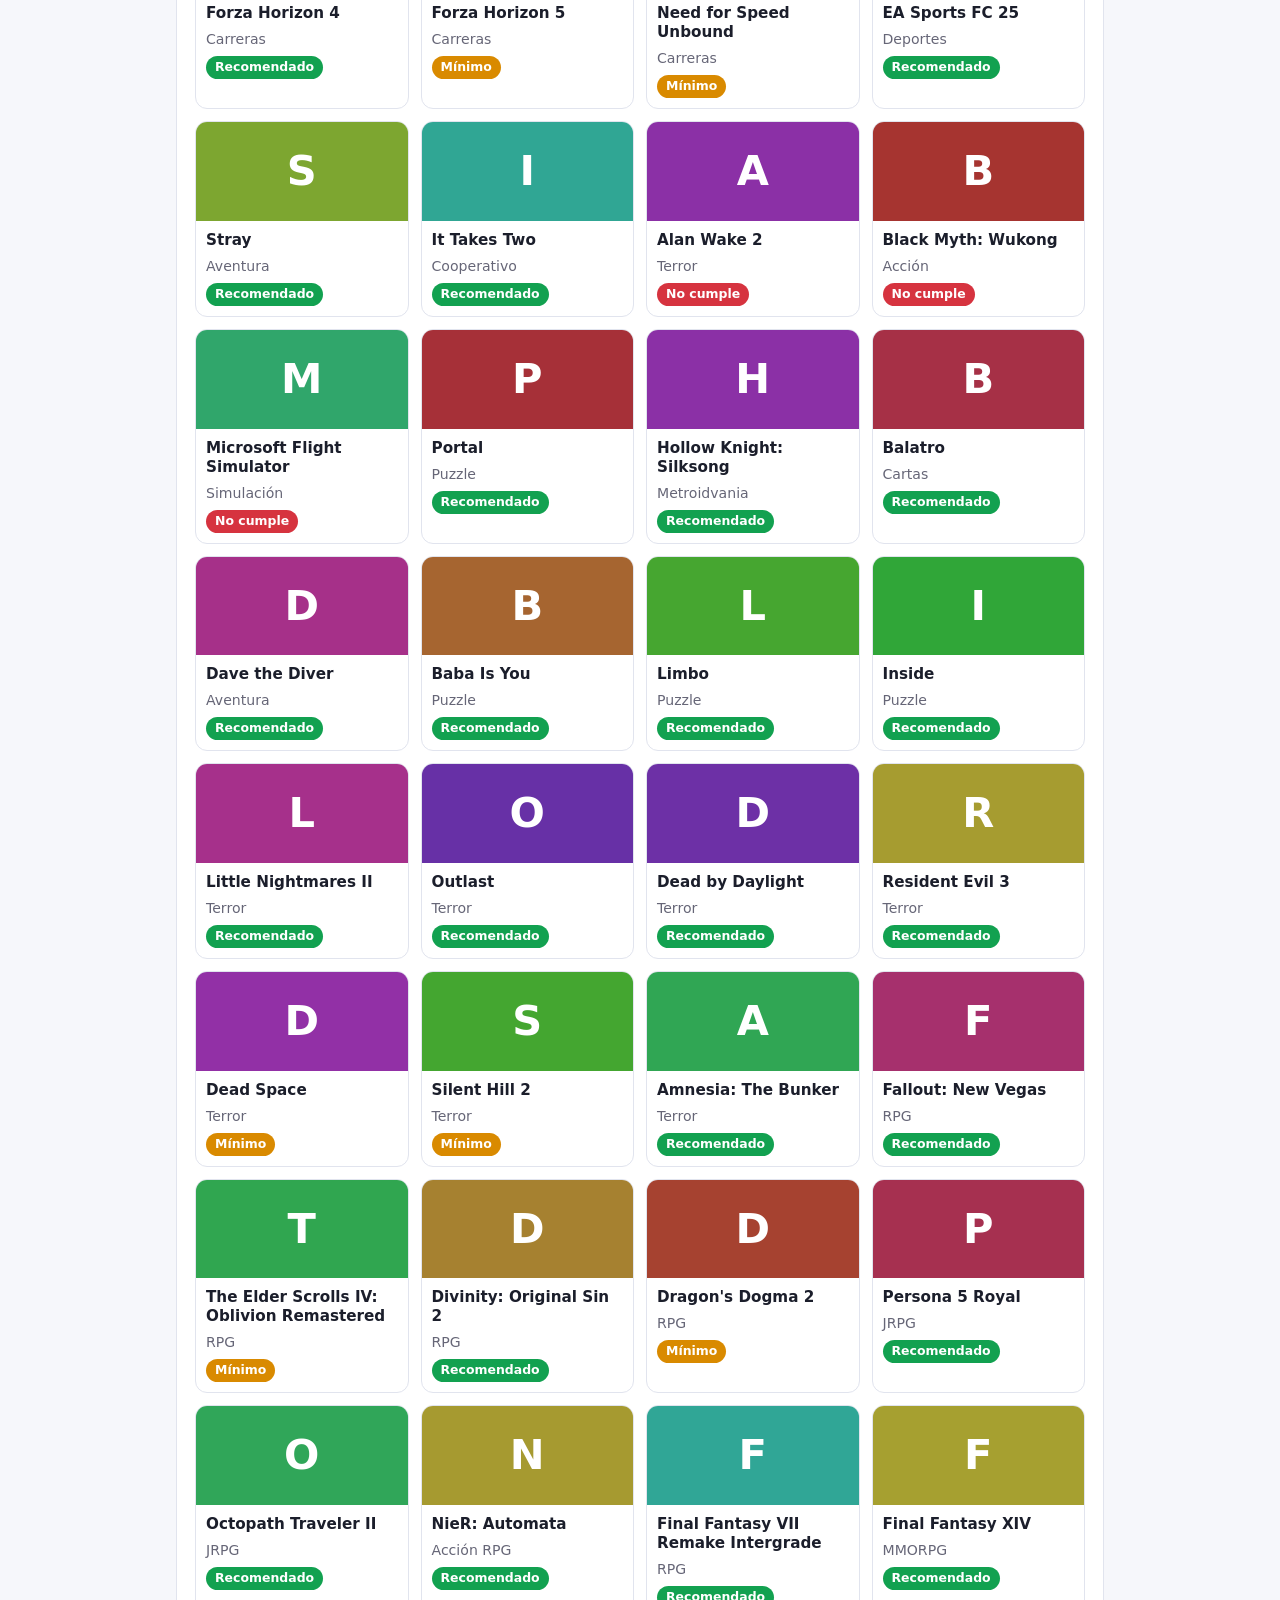
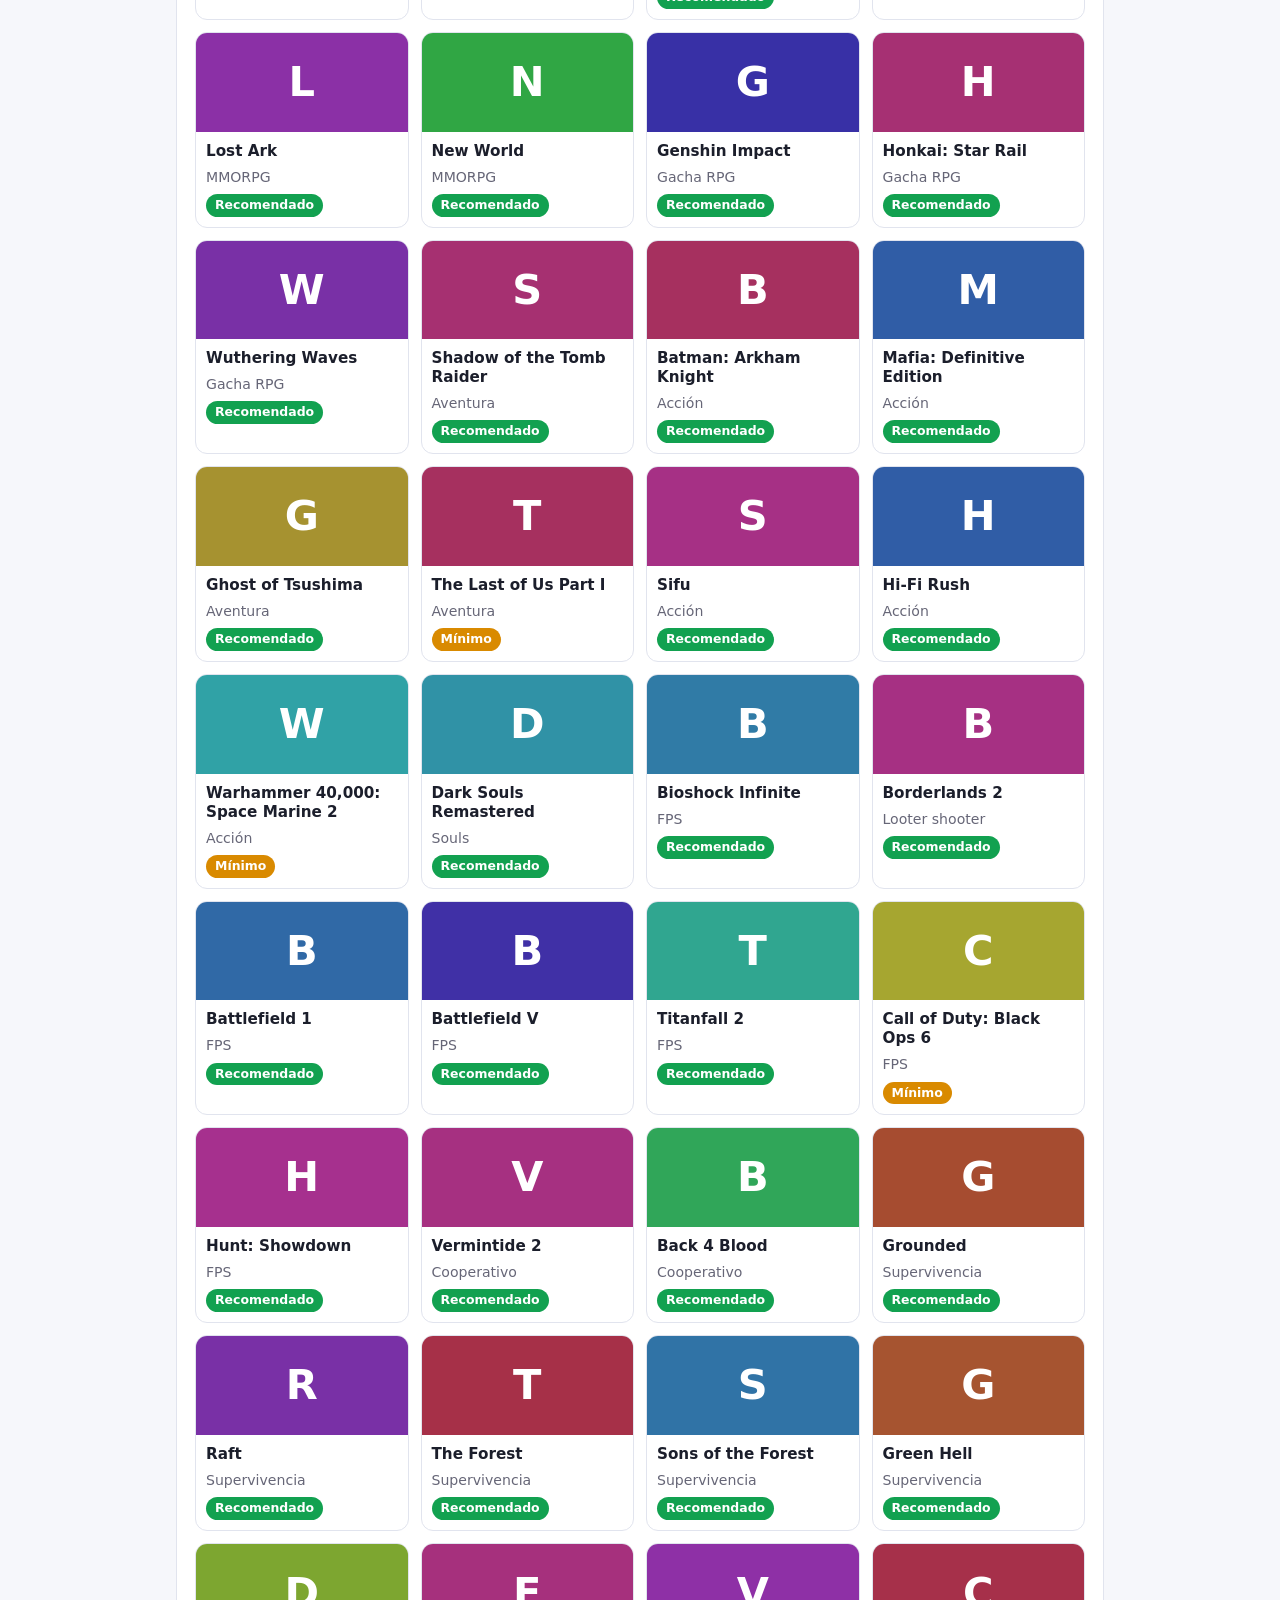
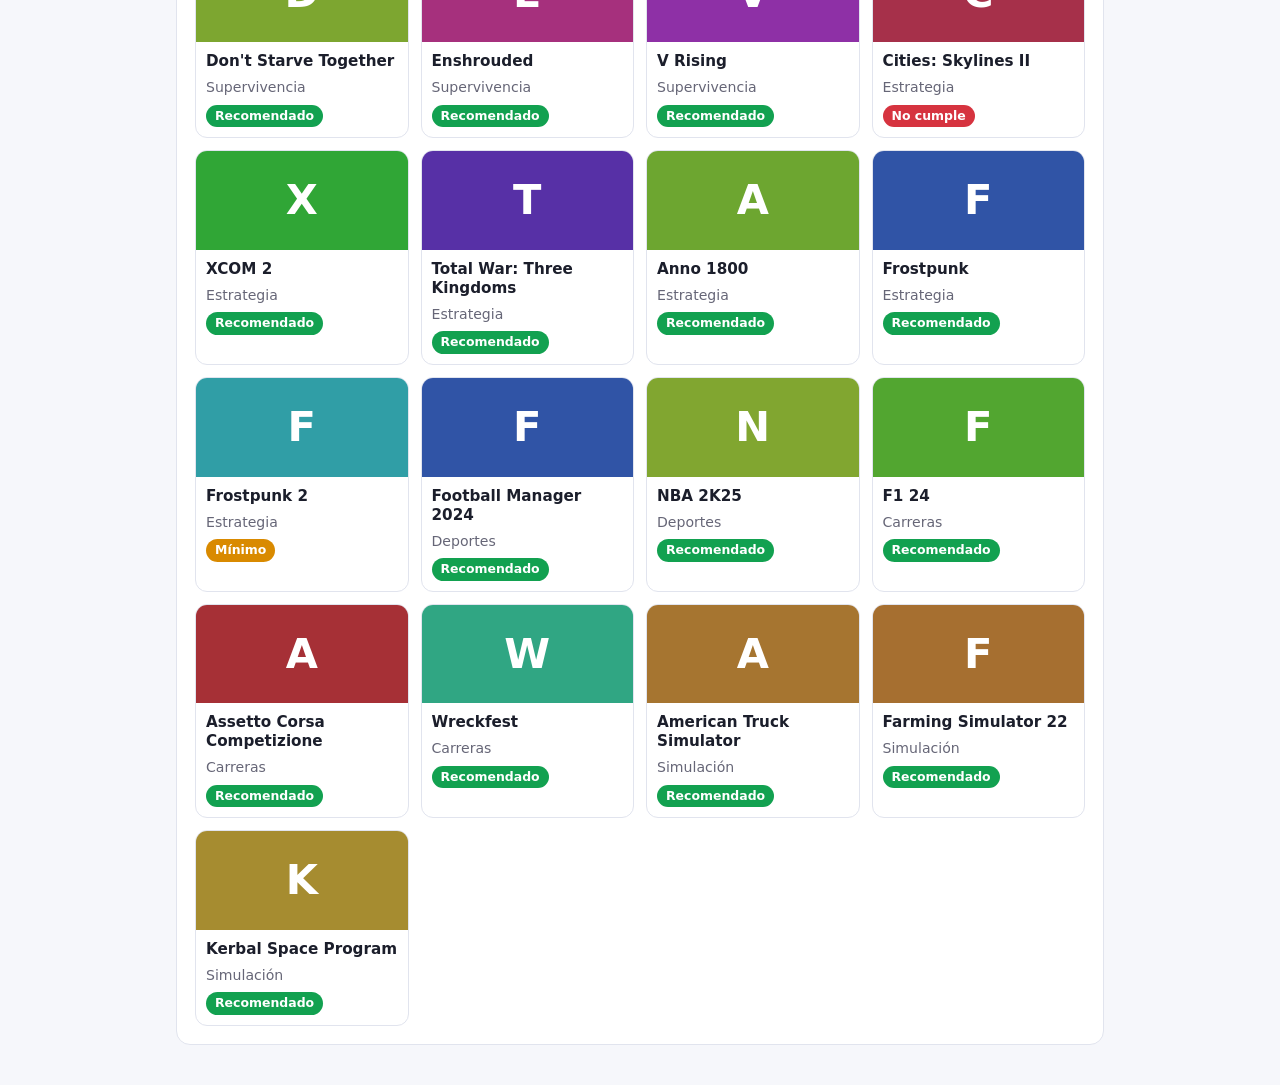
==== commit c0cda6c2: "v1.1 logo" ====
--- a/webs/fixbit/pc-ayuda/index.html
+++ b/webs/fixbit/pc-ayuda/index.html
@@ -1,9 +1,10 @@
 <!DOCTYPE html>
 <html lang="es"><head><meta charset="utf-8">
 <meta name="viewport" content="width=device-width, initial-scale=1, viewport-fit=cover">
-<title>PC Ayuda</title>
+<title>FixBit</title>
+<link rel="icon" type="image/svg+xml" href="logo.svg">
 <link rel="stylesheet" href="styles.css"></head><body>
-<header><h1>🖥️ PC Ayuda</h1><p data-i="sub"></p></header>
+<header><h1><svg class="logo" viewBox="0 0 64 64" role="img" aria-label="FixBit"><g stroke="var(--ac)" stroke-width="3" stroke-linecap="round" fill="none"><path d="M6 24h8M6 32h8M6 40h8M50 24h8M50 32h8M50 40h8M24 6v8M32 6v8M40 6v8M24 50v8M32 50v8M40 50v8"/><rect x="14" y="14" width="36" height="36" rx="7" fill="color-mix(in srgb,var(--ac) 18%,transparent)"/><path d="M24 33l6 6 11-13" stroke-width="4" stroke-linejoin="round"/></g></svg>FixBit</h1><p data-i="sub"></p></header>
 <nav id="nav"></nav>
 <main>
 <section id="s0"><h2 data-i="g_h"></h2>
--- a/webs/fixbit/pc-ayuda/styles.css
+++ b/webs/fixbit/pc-ayuda/styles.css
@@ -35,3 +35,4 @@
 .cards.list{grid-template-columns:1fr}.list .gc{display:flex;align-items:center}.list .cv{width:140px;flex:none}.list .cap{flex-direction:row;flex-wrap:wrap;align-items:center;gap:6px 14px}
 .sw{display:flex;gap:8px;margin:6px 0}.sw button{width:30px;height:30px;border-radius:50%;border:3px solid transparent;cursor:pointer}.sw .on{border-color:var(--tx)}
 .btn{border:1px solid var(--bd);background:var(--bg);color:var(--tx);border-radius:8px;padding:8px 14px;cursor:pointer;font:inherit}input.bad{border-color:var(--no)}
+header h1{display:flex;align-items:center;gap:10px}.logo{width:44px;height:44px;flex:none}
